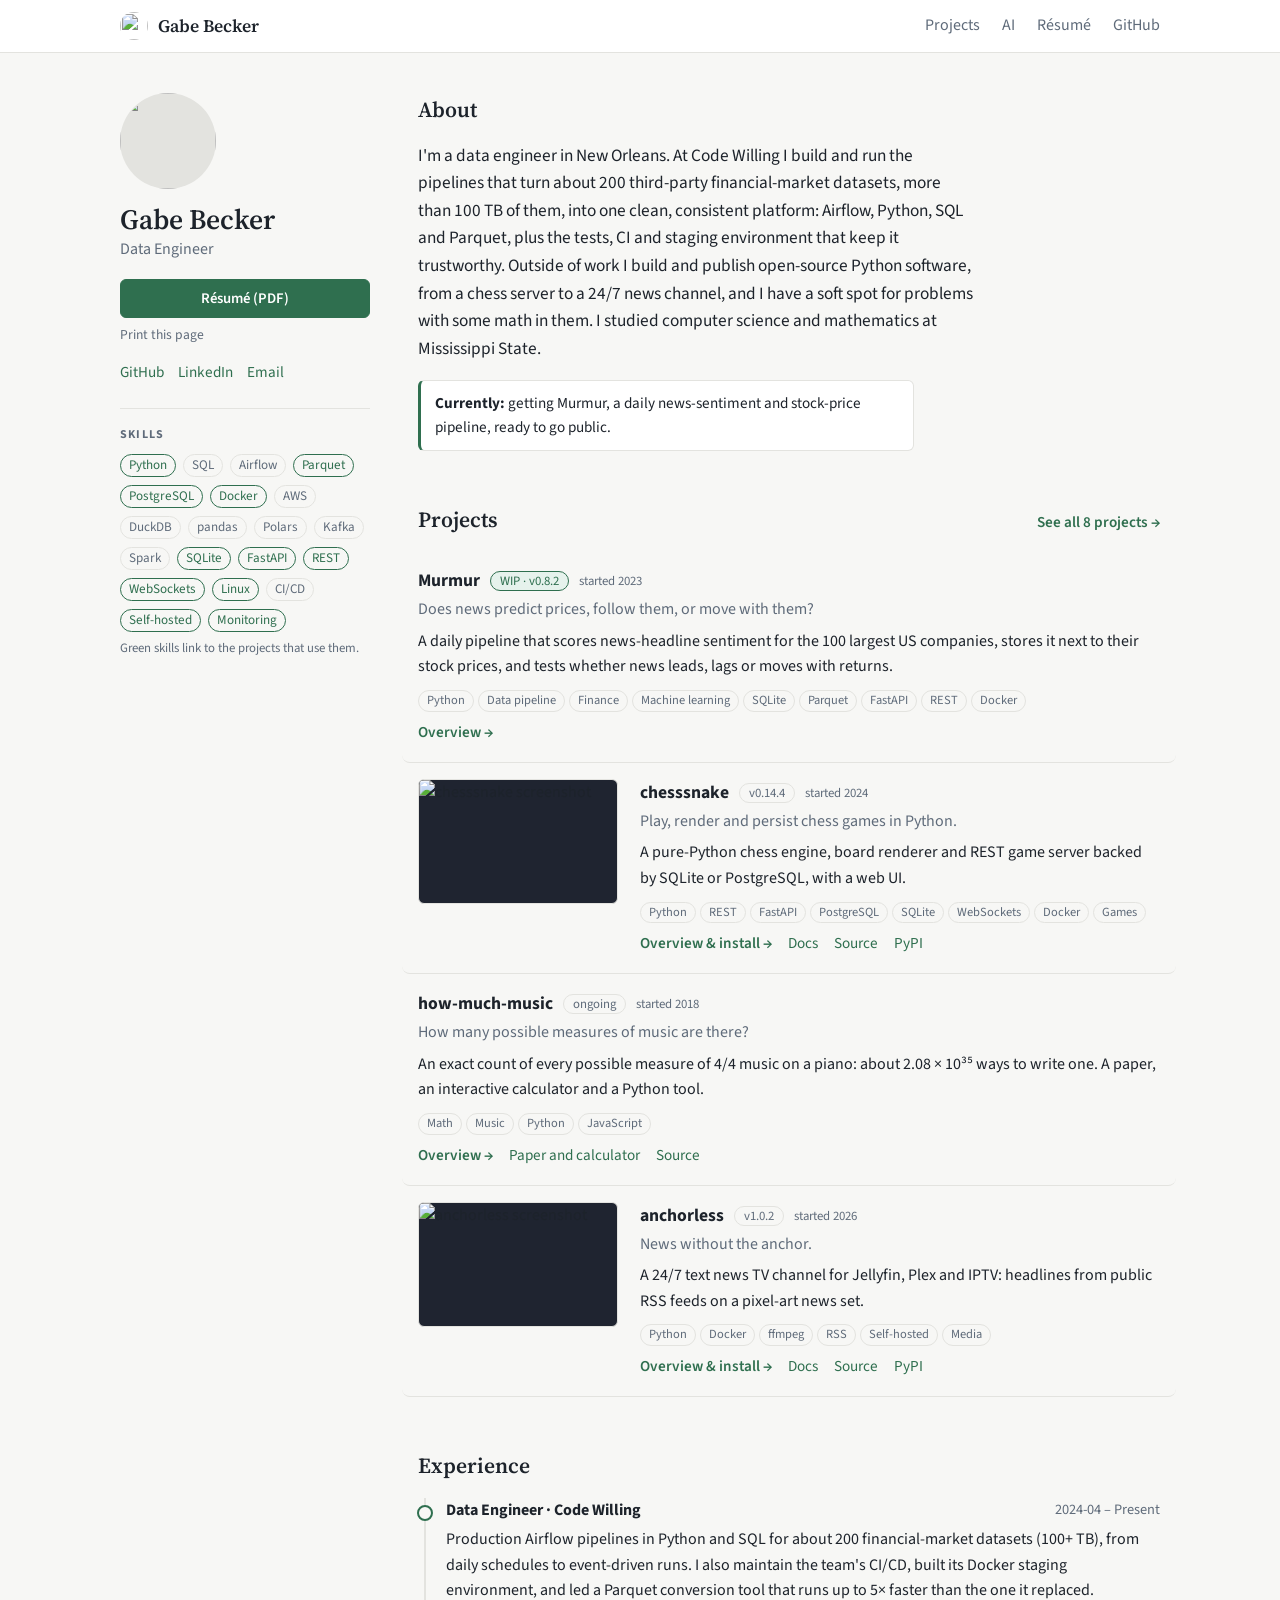
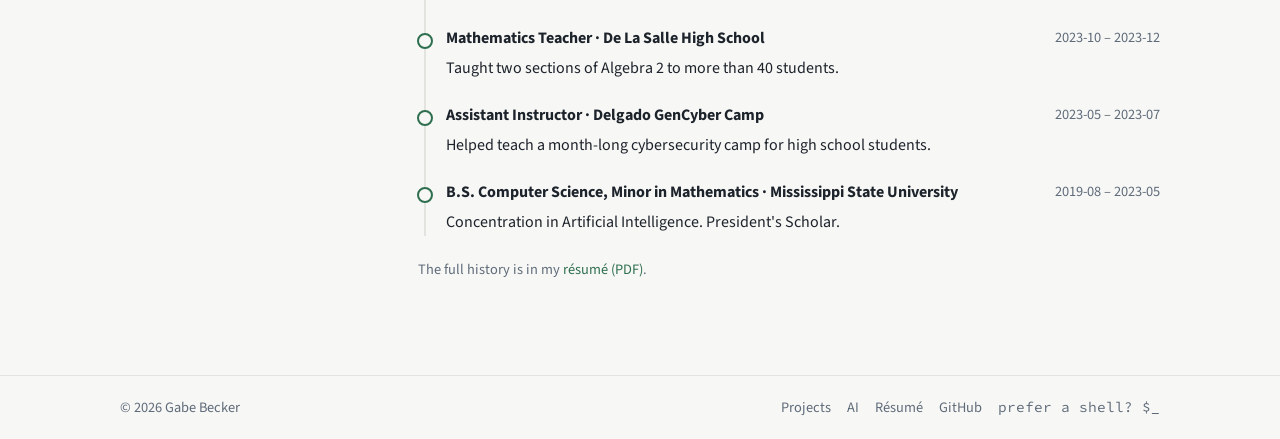
==== index.html @ 8153793d "Projects: add Murmur and how-much-music, longer overviews, docs links, start dates and sort by age" ====
<!doctype html>
<html lang="en">
<head>
<meta charset="utf-8">
<meta name="viewport" content="width=device-width, initial-scale=1">
<title>Gabe Becker · Data Engineer</title>
<meta name="description" content="Gabe Becker, data engineer. Open-source Python projects, experience and résumé.">
<link rel="canonical" href="https://gabebecker.com/">
<meta property="og:type" content="website">
<meta property="og:title" content="Gabe Becker · Data Engineer">
<meta property="og:description" content="Open-source Python projects, experience and résumé.">
<meta property="og:url" content="https://gabebecker.com/">
<meta property="og:image" content="https://avatars.githubusercontent.com/u/78775796?v=4">
<meta name="twitter:card" content="summary">
<link rel="icon" href="https://avatars.githubusercontent.com/u/78775796?v=4">
<link rel="stylesheet" href="/assets/site.css">
</head>
<body>
<header data-topbar="home"></header>

<main class="wrap home">
  <aside class="profile">
    <img class="avatar" src="https://avatars.githubusercontent.com/u/78775796?v=4" alt="">
    <h1>Gabe Becker</h1>
    <p class="role">Data Engineer</p>
    <a class="btn primary" href="/GabrielBecker_Resume.pdf">Résumé (PDF)</a>
    <button class="printlink" onclick="print()">Print this page</button>
    <div class="ext">
      <a href="https://github.com/GabeBecker2048">GitHub</a><a href="#">LinkedIn</a><a href="mailto:gabebecker2048@gmail.com">Email</a>
    </div>

    <div class="side-h">Skills</div>
    <div>
      <a class="skill" href="/projects/?tag=Python">Python</a>
      <span class="skill">SQL</span>
      <span class="skill">Airflow</span>
      <a class="skill" href="/projects/?tag=Parquet">Parquet</a>
      <a class="skill" href="/projects/?tag=PostgreSQL">PostgreSQL</a>
      <a class="skill" href="/projects/?tag=Docker">Docker</a>
      <span class="skill">AWS</span>
      <span class="skill">DuckDB</span>
      <span class="skill">pandas</span>
      <span class="skill">Polars</span>
      <span class="skill">Kafka</span>
      <span class="skill">Spark</span>
      <a class="skill" href="/projects/?tag=SQLite">SQLite</a>
      <a class="skill" href="/projects/?tag=FastAPI">FastAPI</a>
      <a class="skill" href="/projects/?tag=REST">REST</a>
      <a class="skill" href="/projects/?tag=WebSockets">WebSockets</a>
      <a class="skill" href="/projects/?tag=Linux">Linux</a>
      <span class="skill">CI/CD</span>
      <a class="skill" href="/projects/?tag=Self-hosted">Self-hosted</a>
      <a class="skill" href="/projects/?tag=Monitoring">Monitoring</a>
    </div>
    <div class="hint">Green skills link to the projects that use them.</div>
  </aside>

  <div>
    <section id="about">
      <h2 class="section-h">About</h2>
      <p class="lead">I'm a data engineer in New Orleans. At Code Willing I build and run the pipelines that turn about 200 third-party financial-market datasets, more than 100 TB of them, into one clean, consistent platform: Airflow, Python, SQL and Parquet, plus the tests, CI and staging environment that keep it trustworthy. Outside of work I build and publish open-source Python software, from a chess server to a 24/7 news channel, and I have a soft spot for problems with some math in them. I studied computer science and mathematics at Mississippi State.</p>
      <div class="now" id="now"><b>Currently:</b> getting Murmur, a daily news-sentiment and stock-price pipeline, ready to go public.</div>
    </section>

    <section id="projects">
      <h2 class="section-h">Projects <a href="/projects/" id="all-link">See all projects →</a></h2>
      <div id="featured"><noscript><p><a href="/projects/">See my projects</a></p></noscript></div>
    </section>

    <section id="experience">
      <h2 class="section-h">Experience</h2>
      <!-- Each entry: job-title, org, start, end (YYYY-MM or YYYY; end can be "Present") and an optional <p>.
           The terminal turns these into experience.csv, so keep the class names. -->
      <div class="xp">
        <div class="job">
          <div class="head"><b><span class="job-title">Data Engineer</span> · <span class="org">Code Willing</span></b><span class="when"><span class="start">2024-04</span> – <span class="end">Present</span></span></div>
          <p>Production Airflow pipelines in Python and SQL for about 200 financial-market datasets (100+ TB), from daily schedules to event-driven runs. I also maintain the team's CI/CD, built its Docker staging environment, and led a Parquet conversion tool that runs up to 5× faster than the one it replaced.</p>
        </div>
        <div class="job">
          <div class="head"><b><span class="job-title">Mathematics Teacher</span> · <span class="org">De La Salle High School</span></b><span class="when"><span class="start">2023-10</span> – <span class="end">2023-12</span></span></div>
          <p>Taught two sections of Algebra 2 to more than 40 students.</p>
        </div>
        <div class="job">
          <div class="head"><b><span class="job-title">Assistant Instructor</span> · <span class="org">Delgado GenCyber Camp</span></b><span class="when"><span class="start">2023-05</span> – <span class="end">2023-07</span></span></div>
          <p>Helped teach a month-long cybersecurity camp for high school students.</p>
        </div>
        <div class="job">
          <div class="head"><b><span class="job-title">B.S. Computer Science, Minor in Mathematics</span> · <span class="org">Mississippi State University</span></b><span class="when"><span class="start">2019-08</span> – <span class="end">2023-05</span></span></div>
          <p>Concentration in Artificial Intelligence. President's Scholar.</p>
        </div>
      </div>
      <p class="note">The full history is in my <a href="/GabrielBecker_Resume.pdf">résumé (PDF)</a>.</p>
    </section>
  </div>
</main>

<footer data-foot></footer>
<script src="/assets/layout.js"></script>
<script src="/assets/projects.js"></script>
<script>
const drawFeatured = () => (document.getElementById("featured").innerHTML = PROJECTS.slice(0, FEATURED_COUNT).map(p => projectRow(p, { compact: true })).join(""));
drawFeatured();
loadLive().then(changed => changed && drawFeatured()); // live versions from PyPI/GitHub
document.getElementById("all-link").textContent = `See all ${PROJECTS.length} projects →`;
enableRowClicks();
</script>
</body>
</html>
---- assets/site.css ----
/* Styles for every page except /terminal/, which has its own look. */
@import url("https://fonts.googleapis.com/css2?family=Source+Sans+3:wght@400;600;700&family=Source+Serif+4:opsz,wght@8..60,600&family=Source+Code+Pro:wght@400;500&display=swap");

:root {
  --container:1080px;
  --fg:#1d232b; --muted:#5f6b7a; --accent:#2f6f4f; --accent-soft:#e6f2ec;
  --bg:#f7f7f5; --panel:#fff; --line:#e3e3df; --code:#f0f1ee;
}
@media (prefers-color-scheme: dark) {
  :root { --fg:#e4e7eb; --muted:#9aa4b0; --accent:#6fcf97; --accent-soft:#1a2b23; --bg:#14171b; --panel:#1b1f24; --line:#2b3138; --code:#20252b; }
}
* { box-sizing:border-box; }
html { scroll-behavior:smooth; }
body { margin:0; background:var(--bg); color:var(--fg); font:16px/1.6 "Source Sans 3", system-ui, sans-serif; min-height:100vh; display:flex; flex-direction:column; }
a { color:var(--accent); text-decoration:none; } a:hover { text-decoration:underline; }
h1, h2 { font-family:"Source Serif 4", Georgia, serif; font-weight:600; }
code, pre { font-family:"Source Code Pro", ui-monospace, Menlo, monospace; font-size:.88rem; }
pre { background:var(--code); border:1px solid var(--line); border-radius:6px; padding:12px 14px; overflow-x:auto; margin:0 0 12px; }
.muted { color:var(--muted); }

/* one container width for everything */
.wrap { width:100%; max-width:var(--container); margin:0 auto; padding:0 20px; }
main.wrap { flex:1; padding-top:40px; padding-bottom:24px; }

/* buttons */
.btn { display:inline-block; text-align:center; font:inherit; font-size:.92rem; font-weight:600; border:1px solid var(--line); background:var(--panel); color:var(--fg); border-radius:6px; padding:7px 14px; cursor:pointer; }
.btn.primary { background:var(--accent); border-color:var(--accent); color:var(--panel); }
.btn:hover { text-decoration:none; border-color:var(--accent); }

/* navbar */
.topbar { border-bottom:1px solid var(--line); background:var(--panel); }
.topbar .in { max-width:var(--container); margin:0 auto; padding:12px 20px; display:flex; justify-content:space-between; align-items:center; gap:16px; }
.brand { display:flex; align-items:center; gap:10px; color:var(--fg); font:600 1.1rem "Source Serif 4", Georgia, serif; white-space:nowrap; }
.brand img { width:28px; height:28px; border-radius:50%; }
.brand:hover { text-decoration:none; }
.topbar nav { display:flex; gap:22px; white-space:nowrap; }
.topbar nav a { color:var(--muted); }
.topbar nav a.on { color:var(--fg); font-weight:600; }

/* footer */
.foot { border-top:1px solid var(--line); margin-top:56px; }
.foot .in { max-width:var(--container); margin:0 auto; padding:20px; display:flex; justify-content:space-between; gap:12px; flex-wrap:wrap; font-size:.9rem; color:var(--muted); }
.foot a { color:var(--muted); margin-left:16px; } .foot a:hover { color:var(--accent); }
.foot .shell { font-family:"Source Code Pro", monospace; }

/* page headings */
.page-h { margin:0 0 6px; font-size:2rem; }
.lede { color:var(--muted); font-size:1.08rem; margin:0 0 24px; max-width:68ch; }
.section-h { font-size:1.35rem; margin:0 0 14px; display:flex; justify-content:space-between; align-items:baseline; gap:12px; }
.section-h a { font:600 .95rem "Source Sans 3", sans-serif; }

/* search + tag filter (/projects/) */
.sticky { position:sticky; top:0; z-index:4; background:var(--bg); padding:10px 0 2px; }
.toolbar { display:flex; gap:8px; margin-bottom:8px; }
.toolbar input { flex:1; min-width:0; font:inherit; color:var(--fg); background:var(--panel); border:1px solid var(--line); border-radius:6px; padding:7px 12px; }
.toolbar input:focus, .tagpick summary:focus-visible { outline:2px solid var(--accent); outline-offset:-1px; }
.tagpick { position:relative; }
.tagpick summary { list-style:none; cursor:pointer; background:var(--panel); border:1px solid var(--line); border-radius:6px; padding:7px 14px; white-space:nowrap; font-weight:600; }
.tagpick summary::-webkit-details-marker { display:none; }
.tagpick summary::after { content:" ▾"; color:var(--muted); }
.tp-menu { position:absolute; right:0; top:calc(100% + 4px); z-index:5; background:var(--panel); border:1px solid var(--line); border-radius:8px; padding:6px; width:220px; max-height:320px; overflow:auto; box-shadow:0 8px 24px rgba(0,0,0,.15); }
.tp-menu label { display:flex; gap:8px; align-items:center; padding:3px 8px; border-radius:4px; cursor:pointer; }
.tp-menu label:hover { background:var(--accent-soft); }
.tp-menu input { accent-color:var(--accent); }
.tp-c { margin-left:auto; color:var(--muted); font-size:.8rem; }
.sortpick { display:flex; align-items:center; gap:8px; color:var(--muted); font-size:.92rem; white-space:nowrap; }
.sortpick select { font:inherit; font-weight:600; color:var(--fg); background:var(--panel); border:1px solid var(--line); border-radius:6px; padding:7px 10px; cursor:pointer; }
.sortpick select:focus-visible { outline:2px solid var(--accent); outline-offset:-1px; }
.status { display:flex; flex-wrap:wrap; gap:6px; align-items:center; font-size:.88rem; color:var(--muted); margin:0 0 6px; min-height:24px; }
.active { display:flex; flex-wrap:wrap; gap:6px; }
.chip { font:inherit; font-size:.8rem; border:0; background:var(--accent); color:var(--panel); border-radius:99px; padding:0 10px; cursor:pointer; }
.chip.clear { background:none; color:var(--muted); text-decoration:underline; }
.empty { color:var(--muted); padding:24px 0; }

/* tags + version pill */
.ptags { display:flex; flex-wrap:wrap; gap:4px; margin-bottom:8px; }
.ptag { font:inherit; font-size:.78rem; color:var(--muted); border:1px solid var(--line); background:none; border-radius:99px; padding:0 8px; cursor:pointer; white-space:nowrap; }
.ptag:hover, .ptag.on { color:var(--accent); border-color:var(--accent); text-decoration:none; }
.ptag.on { background:var(--accent-soft); }
.ver { font:400 .8rem "Source Sans 3", sans-serif; color:var(--muted); border:1px solid var(--line); border-radius:99px; padding:0 9px; white-space:nowrap; }
.ver.wip { color:var(--accent); border-color:var(--accent); background:var(--accent-soft); }
.since { font:400 .8rem "Source Sans 3", sans-serif; color:var(--muted); white-space:nowrap; }
.overview { max-width:68ch; } .overview p { margin:0 0 14px; }

/* the one project row (home = compact, /projects/ = full) */
.prow { display:grid; grid-template-columns:300px 1fr; gap:28px; padding:22px 16px; margin:0 -16px; border-bottom:1px solid var(--line); border-radius:8px; cursor:pointer; transition:background .12s; }
.prow:hover { background:var(--panel); }
.prow:hover h3 a { color:var(--accent); }
.prow img { width:100%; aspect-ratio:16/10; object-fit:cover; object-position:top; border-radius:6px; border:1px solid var(--line); display:block; background:#1f2430; }
.prow.noimg { grid-template-columns:1fr; }
.prow.compact { grid-template-columns:200px 1fr; gap:22px; padding-top:16px; padding-bottom:16px; }
.prow.compact.noimg { grid-template-columns:1fr; }
.prow h3 { margin:0; font-size:1.2rem; display:flex; gap:10px; align-items:center; flex-wrap:wrap; }
.prow.compact h3 { font-size:1.1rem; }
.prow h3 a { color:var(--fg); }
.tagline { color:var(--muted); margin:2px 0 6px; }
.prow p { margin:0 0 10px; }
.install { display:flex; align-items:center; background:var(--code); border:1px solid var(--line); border-radius:6px; margin-bottom:10px; cursor:auto; }
.install code { flex:1; padding:7px 12px; overflow-x:auto; white-space:nowrap; cursor:text; }
.install button { font:inherit; font-size:.8rem; color:var(--muted); background:none; border:0; border-left:1px solid var(--line); padding:7px 12px; cursor:pointer; }
.install button:hover { color:var(--accent); }
.prow .links a { margin-right:16px; font-size:.95rem; }
.prow .links a.main { font-weight:600; }

/* ---------- home ---------- */
.home { display:grid; grid-template-columns:250px 1fr; gap:48px; align-items:start; }
.profile { position:sticky; top:24px; }
.avatar { width:96px; height:96px; border-radius:50%; background:var(--line); display:block; }
.profile h1 { font-size:1.75rem; line-height:1.15; margin:14px 0 2px; }
.role { color:var(--muted); margin:0 0 16px; }
.profile .btn { width:100%; }
.printlink { display:block; font:inherit; font-size:.85rem; color:var(--muted); background:none; border:0; padding:0; margin:6px 0 14px; cursor:pointer; text-align:left; }
.printlink:hover { color:var(--accent); text-decoration:underline; }
.ext a { display:inline-block; margin-right:14px; font-size:.95rem; }
.side-h { font-size:.75rem; font-weight:700; letter-spacing:.1em; text-transform:uppercase; color:var(--muted); margin:22px 0 8px; padding-top:16px; border-top:1px solid var(--line); }
.skill { display:inline-block; font-size:.82rem; padding:0 8px; margin:0 4px 6px 0; border-radius:99px; border:1px solid var(--line); color:var(--muted); }
a.skill { color:var(--accent); border-color:var(--accent); }
a.skill:hover { background:var(--accent-soft); text-decoration:none; }
.hint { font-size:.8rem; color:var(--muted); }
.home section + section { margin-top:52px; }
.lead { font-size:1.08rem; max-width:62ch; margin-top:0; }
.now { background:var(--panel); border:1px solid var(--line); border-left:3px solid var(--accent); border-radius:6px; padding:10px 14px; font-size:.95rem; max-width:62ch; }
.xp { border-left:2px solid var(--line); padding-left:20px; margin-left:6px; }
.job { position:relative; margin-bottom:22px; }
.job::before { content:""; position:absolute; left:-29px; top:7px; width:12px; height:12px; border-radius:50%; background:var(--bg); border:2px solid var(--accent); }
.job .head { display:flex; justify-content:space-between; gap:12px; flex-wrap:wrap; }
.job .when { color:var(--muted); font-size:.9rem; }
.job p { margin:4px 0 0; }
.note { font-size:.9rem; color:var(--muted); }

/* ---------- project page ---------- */
.project > * { max-width:820px; }
.crumbs { font-size:.9rem; color:var(--muted); margin:0 0 8px; }
.project h1 { display:flex; gap:12px; align-items:center; flex-wrap:wrap; margin:0 0 6px; font-size:2rem; }
.project h2 { margin:40px 0 12px; font-size:1.3rem; padding-bottom:6px; border-bottom:1px solid var(--line); }
.linkbar { display:flex; flex-wrap:wrap; gap:6px 18px; margin:6px 0 4px; font-size:.95rem; }
.linkbar .private { color:var(--muted); }
.facts { display:grid; grid-template-columns:repeat(auto-fit, minmax(140px, 1fr)); gap:1px; background:var(--line); border:1px solid var(--line); border-radius:6px; overflow:hidden; margin:20px 0; }
.facts div { background:var(--panel); padding:10px 14px; }
.facts b { display:block; font-size:.75rem; text-transform:uppercase; letter-spacing:.05em; color:var(--muted); font-weight:700; }
.shot { width:100%; border-radius:6px; border:1px solid var(--line); margin-bottom:8px; }
.ailine { margin-top:28px; font-size:.95rem; color:var(--muted); }

/* ---------- prose (AI page) ---------- */
.prose { max-width:68ch; font-size:1.06rem; }
.prose h2 { font-size:1.3rem; margin:36px 0 10px; }
.prose p, .prose ul, .prose ol { margin:0 0 16px; }
.prose li { margin-bottom:6px; }
.prose blockquote { margin:0 0 16px; padding:4px 16px; border-left:3px solid var(--accent); color:var(--muted); }
.updated { color:var(--muted); font-size:.9rem; margin:0 0 28px; }

/* ---------- small screens ---------- */
@media (max-width:860px) {
  .home { grid-template-columns:1fr; gap:28px; }
  .profile { position:static; }
  .prow, .prow.compact { grid-template-columns:1fr; gap:12px; }
  main.wrap { padding-top:28px; }
}
@media (max-width:640px) {
  .toolbar { flex-wrap:wrap; }
  .toolbar input { flex-basis:100%; }
  .sortpick { margin-left:auto; }
  .sortpick span { display:none; }
}
@media (max-width:520px) {
  .topbar .bn { display:none; }
  .topbar nav { gap:16px; }
}

/* ---------- print (home page "Print this page") ---------- */
@media print {
  :root { --fg:#000; --muted:#444; --accent:#1b4d35; --panel:#fff; --bg:#fff; --line:#ccc; }
  body { font-size:10.5pt; display:block; }
  .topbar, .foot, .printlink, .hint, .avatar, .prow img, .ptags, .prow .links, .section-h a, .profile .btn { display:none !important; }
  main.wrap { padding:0; max-width:none; }
  .home { display:block; }
  .profile { position:static; margin-bottom:12px; }
  .side-h { border-top:0; padding-top:0; margin-top:10px; }
  .ext::after { content:" · gabebecker.com"; color:var(--muted); }
  .home section + section { margin-top:20px; }
  .prow { display:block; margin:0; padding:6px 0; border-radius:0; break-inside:avoid; }
  .job { break-inside:avoid; }
}
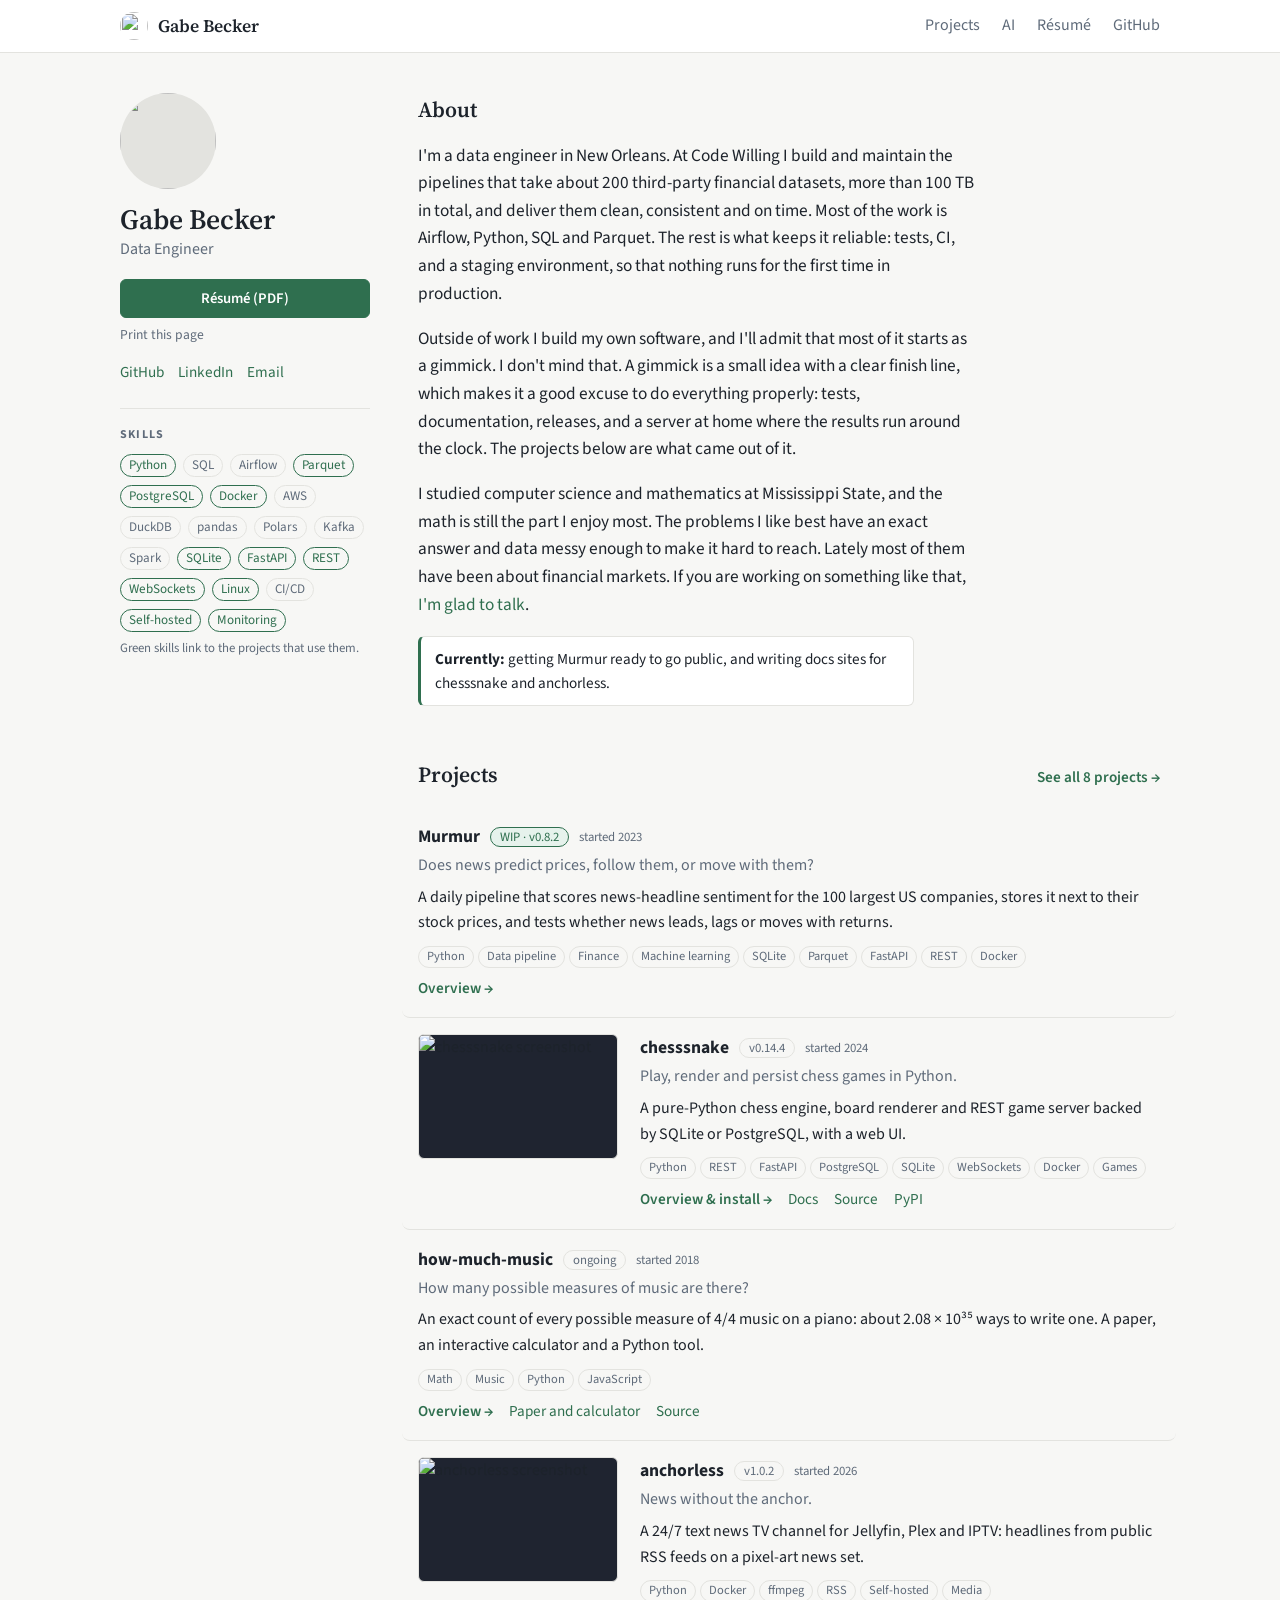
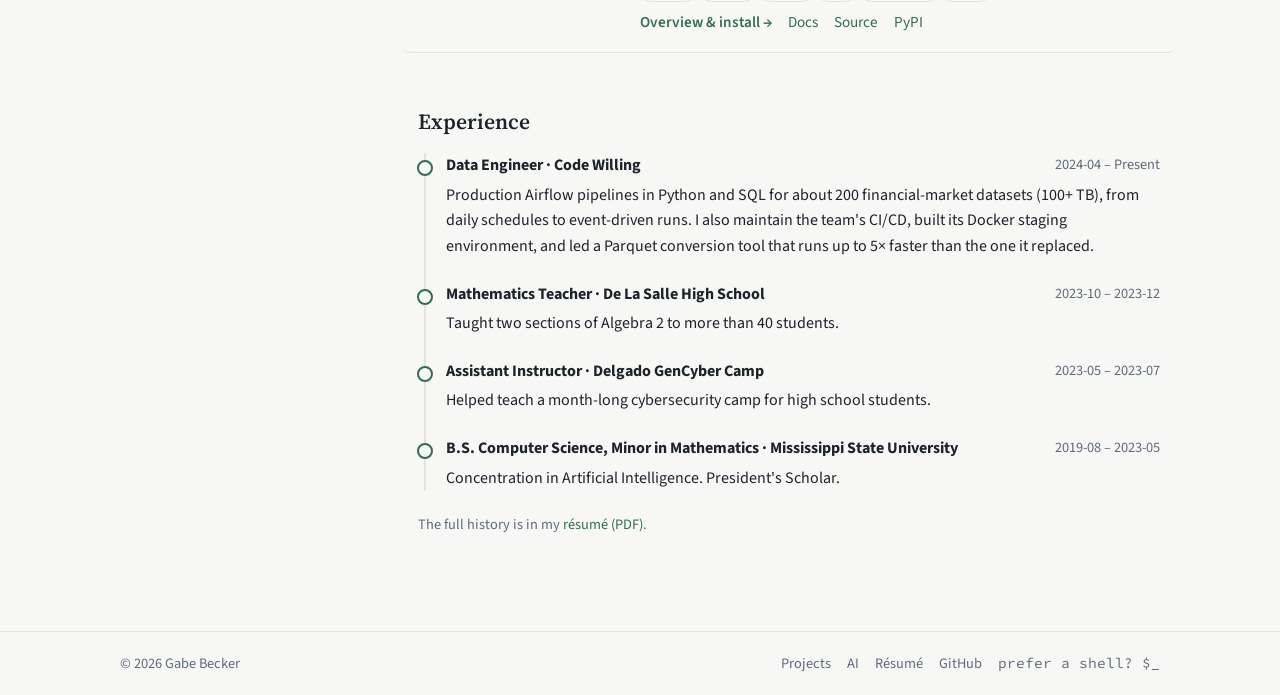
==== commit 412fb4b7: "Rewrite About; add LinkedIn link; terminal shows all About paragraphs; remove TODO.md" ====
--- a/index.html
+++ b/index.html
@@ -26,7 +26,7 @@
     <a class="btn primary" href="/GabrielBecker_Resume.pdf">Résumé (PDF)</a>
     <button class="printlink" onclick="print()">Print this page</button>
     <div class="ext">
-      <a href="https://github.com/GabeBecker2048">GitHub</a><a href="#">LinkedIn</a><a href="mailto:gabebecker2048@gmail.com">Email</a>
+      <a href="https://github.com/GabeBecker2048">GitHub</a><a href="https://www.linkedin.com/in/gabriel-becker-a98084124">LinkedIn</a><a href="mailto:gabebecker2048@gmail.com">Email</a>
     </div>
 
     <div class="side-h">Skills</div>
@@ -58,8 +58,11 @@
   <div>
     <section id="about">
       <h2 class="section-h">About</h2>
-      <p class="lead">I'm a data engineer in New Orleans. At Code Willing I build and run the pipelines that turn about 200 third-party financial-market datasets, more than 100 TB of them, into one clean, consistent platform: Airflow, Python, SQL and Parquet, plus the tests, CI and staging environment that keep it trustworthy. Outside of work I build and publish open-source Python software, from a chess server to a 24/7 news channel, and I have a soft spot for problems with some math in them. I studied computer science and mathematics at Mississippi State.</p>
-      <div class="now" id="now"><b>Currently:</b> getting Murmur, a daily news-sentiment and stock-price pipeline, ready to go public.</div>
+      <!-- The terminal shows every <p class="lead"> in this section, as plain text. -->
+      <p class="lead">I'm a data engineer in New Orleans. At Code Willing I build and maintain the pipelines that take about 200 third-party financial datasets, more than 100 TB in total, and deliver them clean, consistent and on time. Most of the work is Airflow, Python, SQL and Parquet. The rest is what keeps it reliable: tests, CI, and a staging environment, so that nothing runs for the first time in production.</p>
+      <p class="lead">Outside of work I build my own software, and I'll admit that most of it starts as a gimmick. I don't mind that. A gimmick is a small idea with a clear finish line, which makes it a good excuse to do everything properly: tests, documentation, releases, and a server at home where the results run around the clock. The projects below are what came out of it.</p>
+      <p class="lead">I studied computer science and mathematics at Mississippi State, and the math is still the part I enjoy most. The problems I like best have an exact answer and data messy enough to make it hard to reach. Lately most of them have been about financial markets. If you are working on something like that, <a href="mailto:gabebecker2048@gmail.com">I'm glad to talk</a>.</p>
+      <div class="now" id="now"><b>Currently:</b> getting Murmur ready to go public, and writing docs sites for chesssnake and anchorless.</div>
     </section>
 
     <section id="projects">
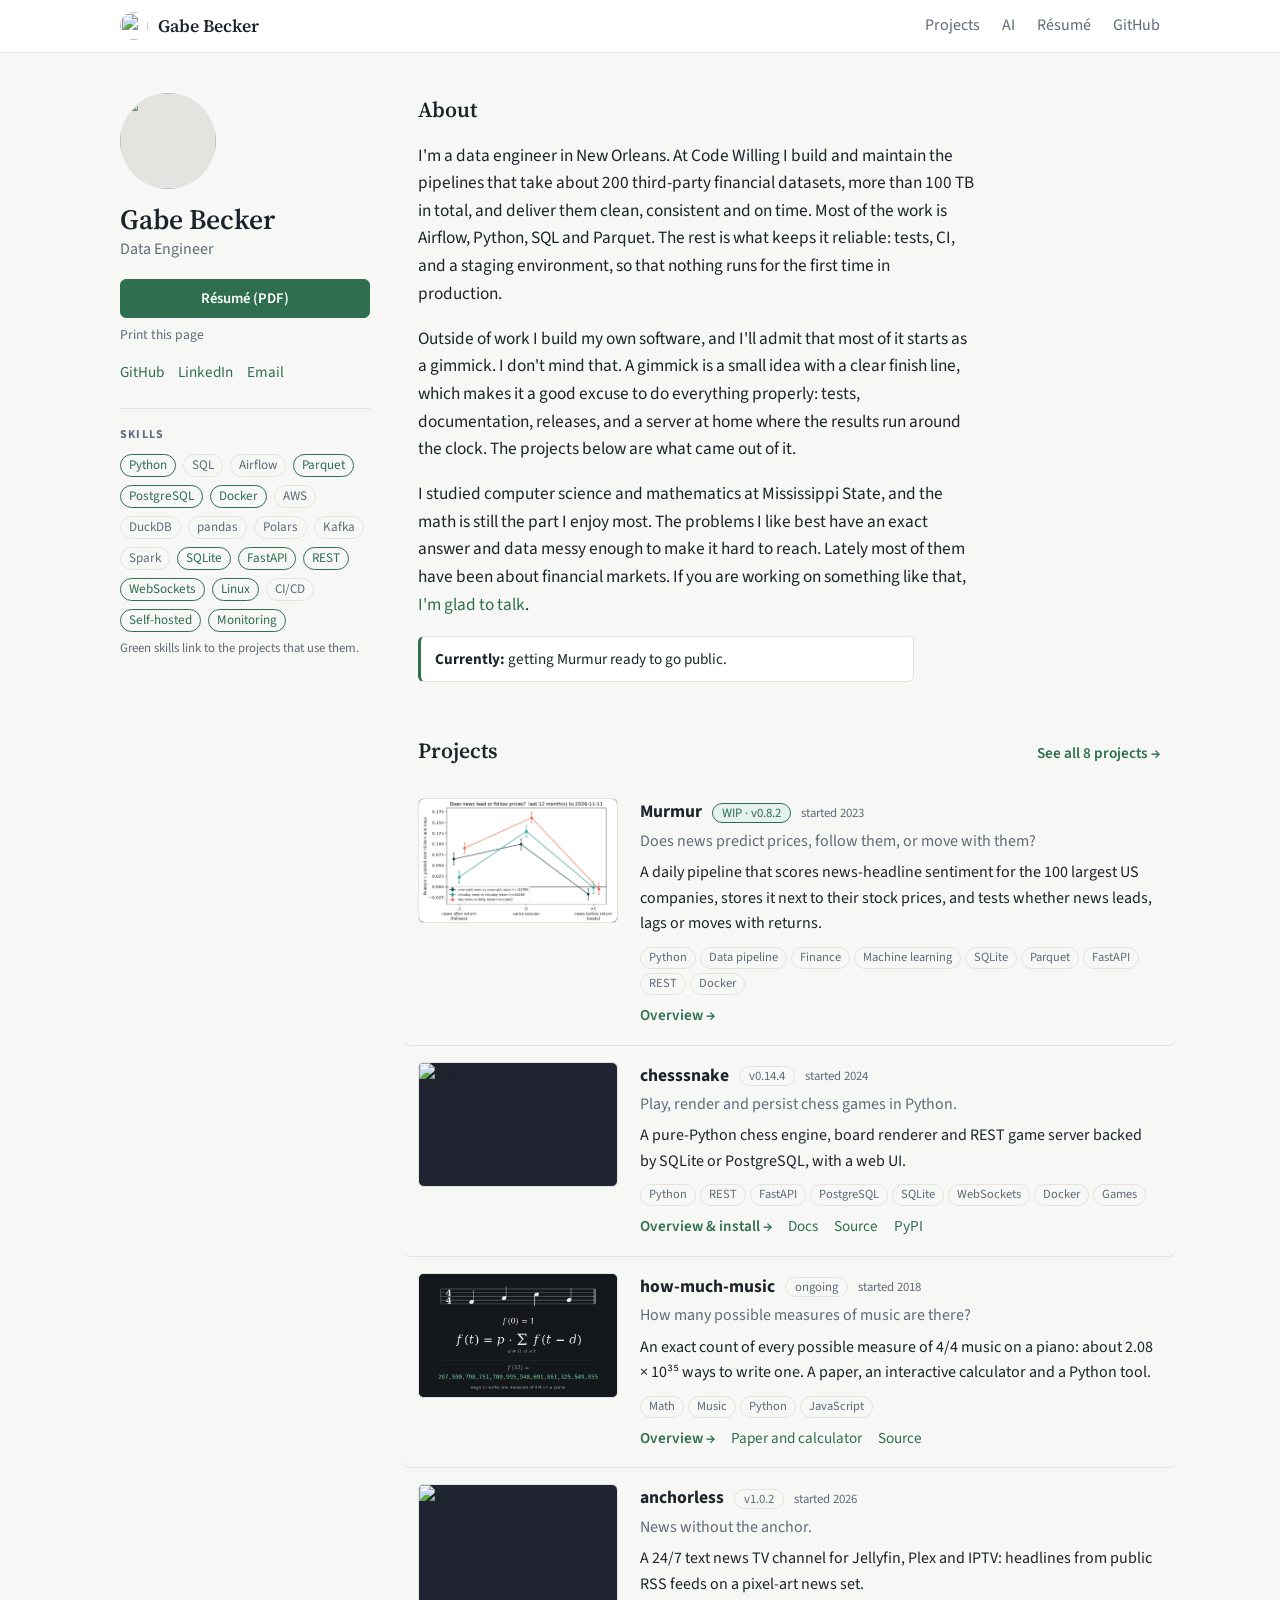
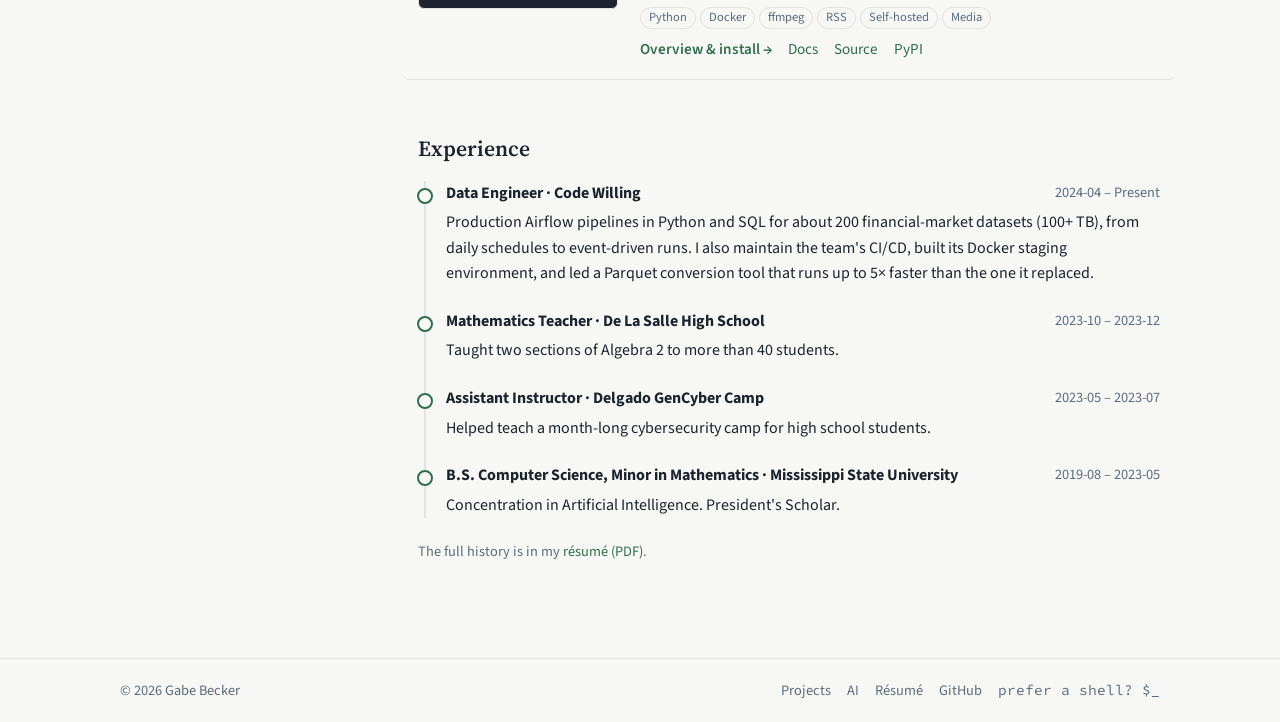
==== commit ae5b2ff0: "Currently: drop the docs sites line, they are live" ====
--- a/index.html
+++ b/index.html
@@ -62,7 +62,7 @@
       <p class="lead">I'm a data engineer in New Orleans. At Code Willing I build and maintain the pipelines that take about 200 third-party financial datasets, more than 100 TB in total, and deliver them clean, consistent and on time. Most of the work is Airflow, Python, SQL and Parquet. The rest is what keeps it reliable: tests, CI, and a staging environment, so that nothing runs for the first time in production.</p>
       <p class="lead">Outside of work I build my own software, and I'll admit that most of it starts as a gimmick. I don't mind that. A gimmick is a small idea with a clear finish line, which makes it a good excuse to do everything properly: tests, documentation, releases, and a server at home where the results run around the clock. The projects below are what came out of it.</p>
       <p class="lead">I studied computer science and mathematics at Mississippi State, and the math is still the part I enjoy most. The problems I like best have an exact answer and data messy enough to make it hard to reach. Lately most of them have been about financial markets. If you are working on something like that, <a href="mailto:gabebecker2048@gmail.com">I'm glad to talk</a>.</p>
-      <div class="now" id="now"><b>Currently:</b> getting Murmur ready to go public, and writing docs sites for chesssnake and anchorless.</div>
+      <div class="now" id="now"><b>Currently:</b> getting Murmur ready to go public.</div>
     </section>
 
     <section id="projects">
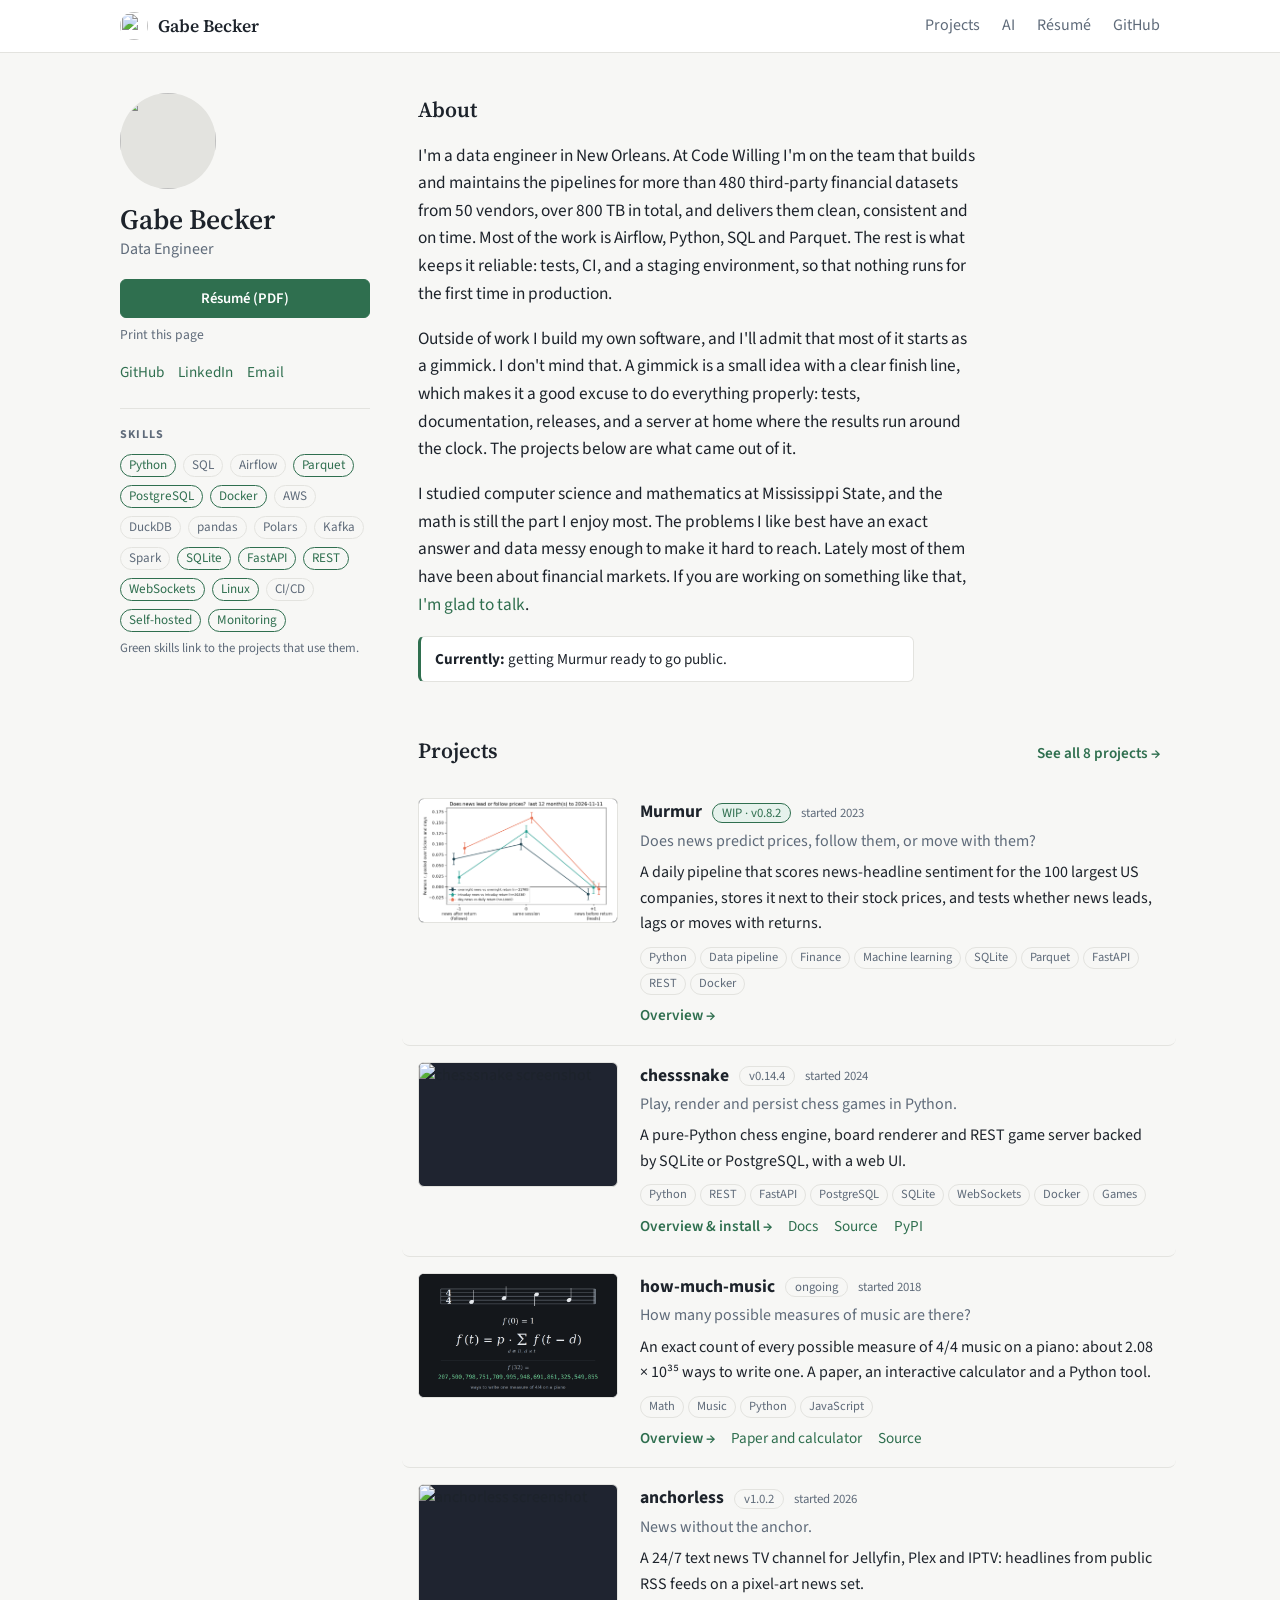
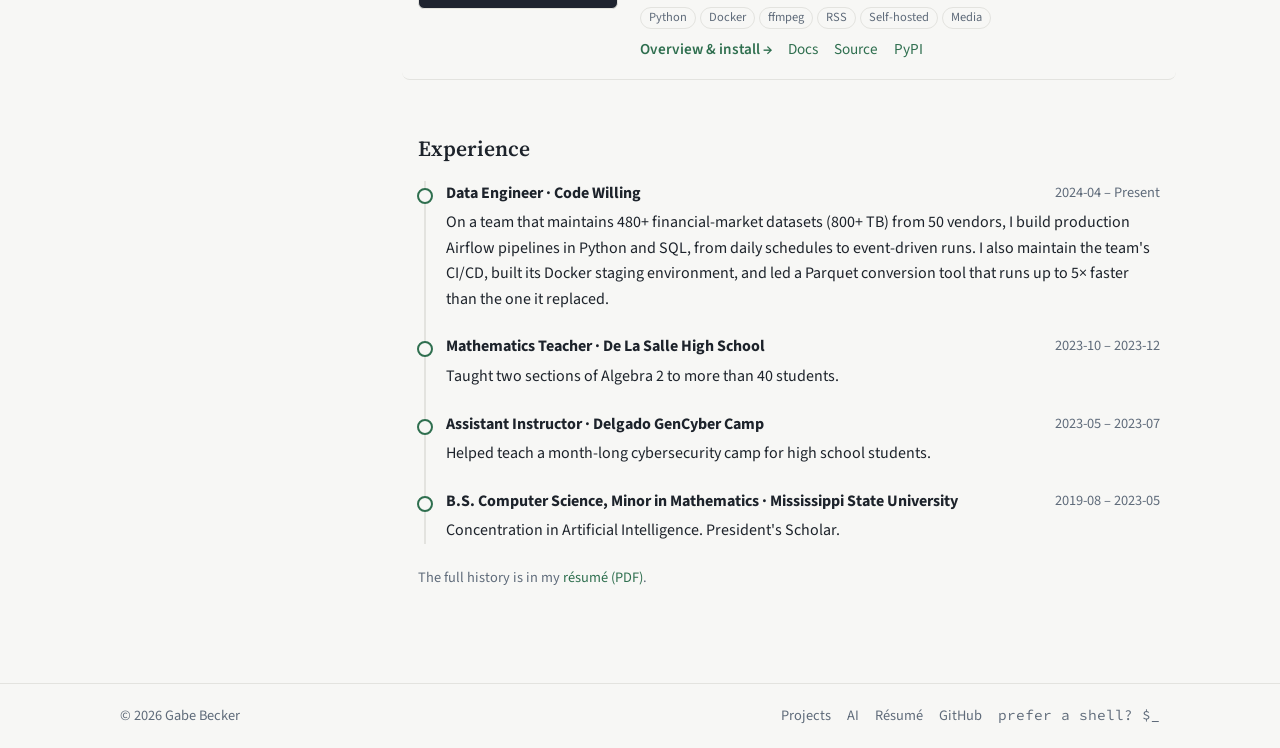
==== commit e97ab0a5: "New resume and corrections" ====
--- a/index.html
+++ b/index.html
@@ -26,7 +26,7 @@
     <a class="btn primary" href="/GabrielBecker_Resume.pdf">Résumé (PDF)</a>
     <button class="printlink" onclick="print()">Print this page</button>
     <div class="ext">
-      <a href="https://github.com/GabeBecker2048">GitHub</a><a href="https://www.linkedin.com/in/gabriel-becker-a98084124">LinkedIn</a><a href="mailto:gabebecker2048@gmail.com">Email</a>
+      <a href="https://github.com/GabeBecker2048">GitHub</a><a href="https://www.linkedin.com/in/gabe-becker/">LinkedIn</a><a href="mailto:gabebecker2048@gmail.com">Email</a>
     </div>
 
     <div class="side-h">Skills</div>
@@ -59,7 +59,7 @@
     <section id="about">
       <h2 class="section-h">About</h2>
       <!-- The terminal shows every <p class="lead"> in this section, as plain text. -->
-      <p class="lead">I'm a data engineer in New Orleans. At Code Willing I build and maintain the pipelines that take about 200 third-party financial datasets, more than 100 TB in total, and deliver them clean, consistent and on time. Most of the work is Airflow, Python, SQL and Parquet. The rest is what keeps it reliable: tests, CI, and a staging environment, so that nothing runs for the first time in production.</p>
+      <p class="lead">I'm a data engineer in New Orleans. At Code Willing I'm on the team that builds and maintains the pipelines for more than 480 third-party financial datasets from 50 vendors, over 800 TB in total, and delivers them clean, consistent and on time. Most of the work is Airflow, Python, SQL and Parquet. The rest is what keeps it reliable: tests, CI, and a staging environment, so that nothing runs for the first time in production.</p>
       <p class="lead">Outside of work I build my own software, and I'll admit that most of it starts as a gimmick. I don't mind that. A gimmick is a small idea with a clear finish line, which makes it a good excuse to do everything properly: tests, documentation, releases, and a server at home where the results run around the clock. The projects below are what came out of it.</p>
       <p class="lead">I studied computer science and mathematics at Mississippi State, and the math is still the part I enjoy most. The problems I like best have an exact answer and data messy enough to make it hard to reach. Lately most of them have been about financial markets. If you are working on something like that, <a href="mailto:gabebecker2048@gmail.com">I'm glad to talk</a>.</p>
       <div class="now" id="now"><b>Currently:</b> getting Murmur ready to go public.</div>
@@ -77,7 +77,7 @@
       <div class="xp">
         <div class="job">
           <div class="head"><b><span class="job-title">Data Engineer</span> · <span class="org">Code Willing</span></b><span class="when"><span class="start">2024-04</span> – <span class="end">Present</span></span></div>
-          <p>Production Airflow pipelines in Python and SQL for about 200 financial-market datasets (100+ TB), from daily schedules to event-driven runs. I also maintain the team's CI/CD, built its Docker staging environment, and led a Parquet conversion tool that runs up to 5× faster than the one it replaced.</p>
+          <p>On a team that maintains 480+ financial-market datasets (800+ TB) from 50 vendors, I build production Airflow pipelines in Python and SQL, from daily schedules to event-driven runs. I also maintain the team's CI/CD, built its Docker staging environment, and led a Parquet conversion tool that runs up to 5× faster than the one it replaced.</p>
         </div>
         <div class="job">
           <div class="head"><b><span class="job-title">Mathematics Teacher</span> · <span class="org">De La Salle High School</span></b><span class="when"><span class="start">2023-10</span> – <span class="end">2023-12</span></span></div>
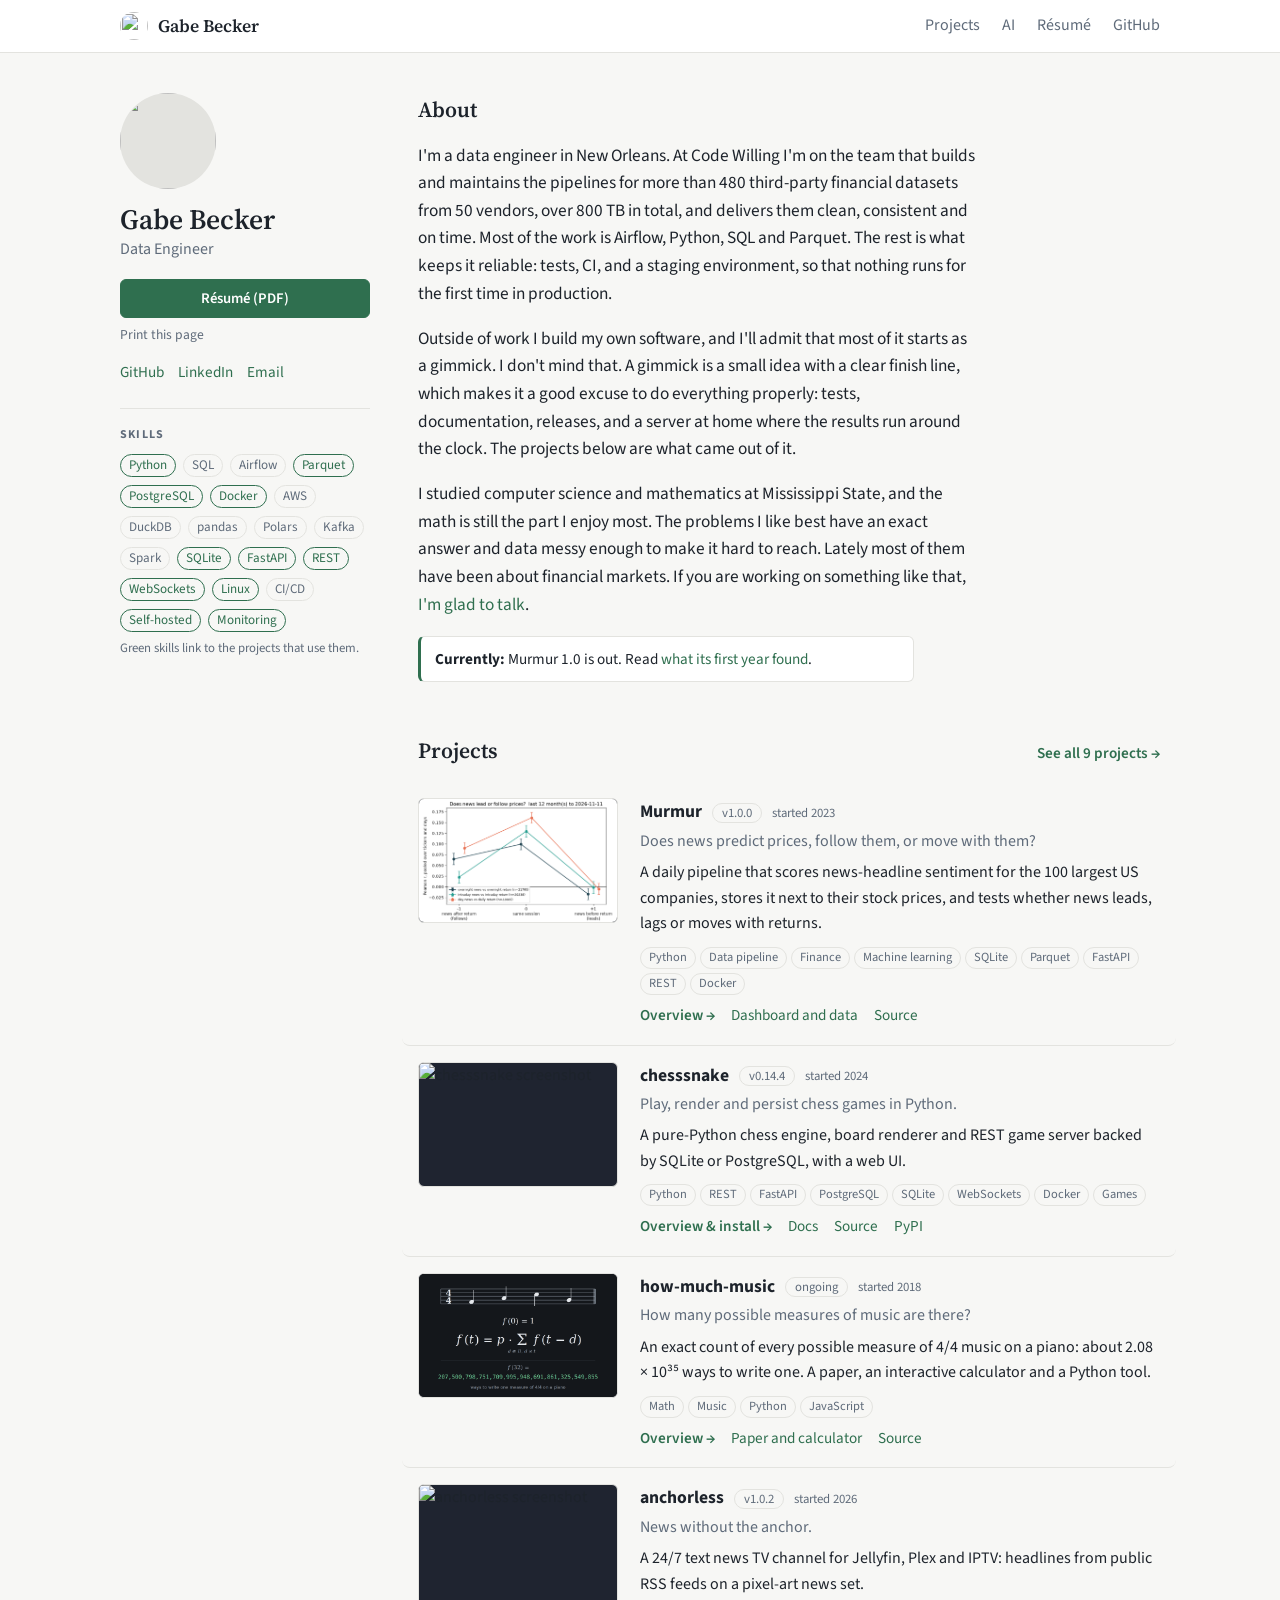
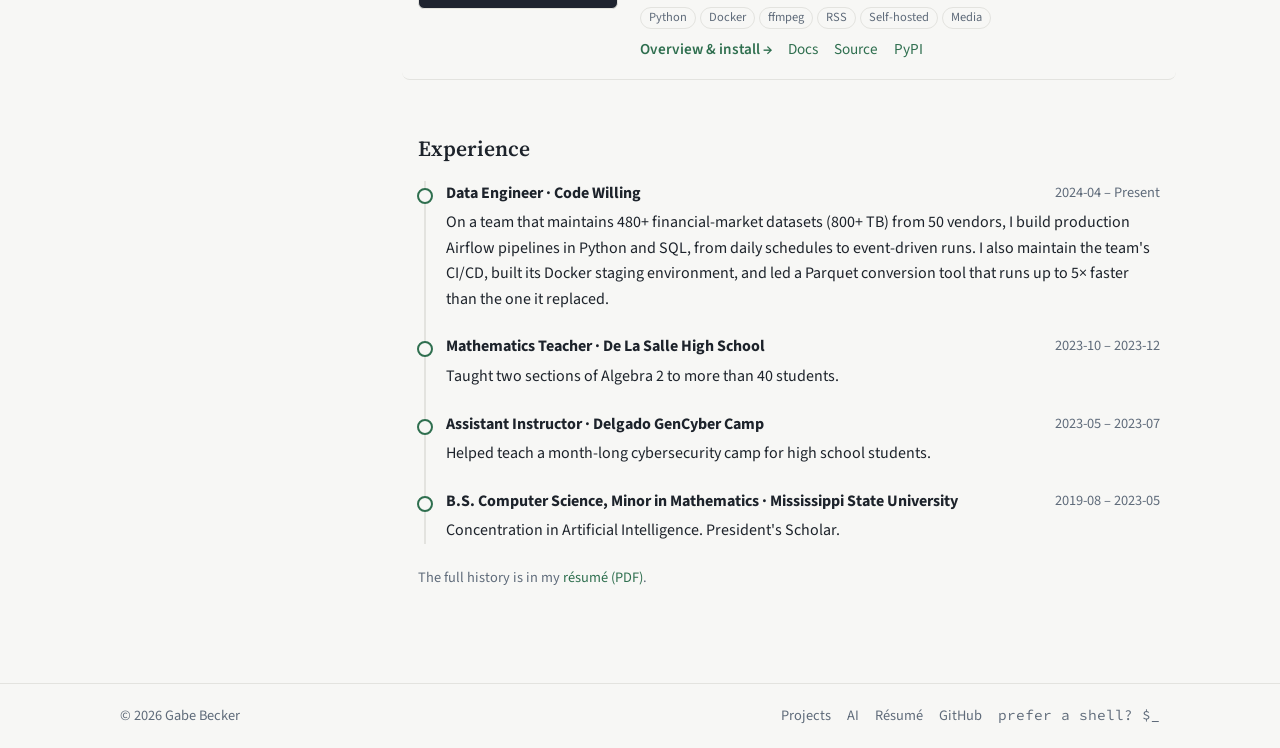
==== commit d629054a: "Release Murmur 1.0.0 and add obj2pbt Murmur is public and released: mark it v1.0.0 and maintained, l" ====
--- a/index.html
+++ b/index.html
@@ -62,7 +62,7 @@
       <p class="lead">I'm a data engineer in New Orleans. At Code Willing I'm on the team that builds and maintains the pipelines for more than 480 third-party financial datasets from 50 vendors, over 800 TB in total, and delivers them clean, consistent and on time. Most of the work is Airflow, Python, SQL and Parquet. The rest is what keeps it reliable: tests, CI, and a staging environment, so that nothing runs for the first time in production.</p>
       <p class="lead">Outside of work I build my own software, and I'll admit that most of it starts as a gimmick. I don't mind that. A gimmick is a small idea with a clear finish line, which makes it a good excuse to do everything properly: tests, documentation, releases, and a server at home where the results run around the clock. The projects below are what came out of it.</p>
       <p class="lead">I studied computer science and mathematics at Mississippi State, and the math is still the part I enjoy most. The problems I like best have an exact answer and data messy enough to make it hard to reach. Lately most of them have been about financial markets. If you are working on something like that, <a href="mailto:gabebecker2048@gmail.com">I'm glad to talk</a>.</p>
-      <div class="now" id="now"><b>Currently:</b> getting Murmur ready to go public.</div>
+      <div class="now" id="now"><b>Currently:</b> Murmur 1.0 is out. Read <a href="https://murmur.gabebecker.com/findings">what its first year found</a>.</div>
     </section>
 
     <section id="projects">
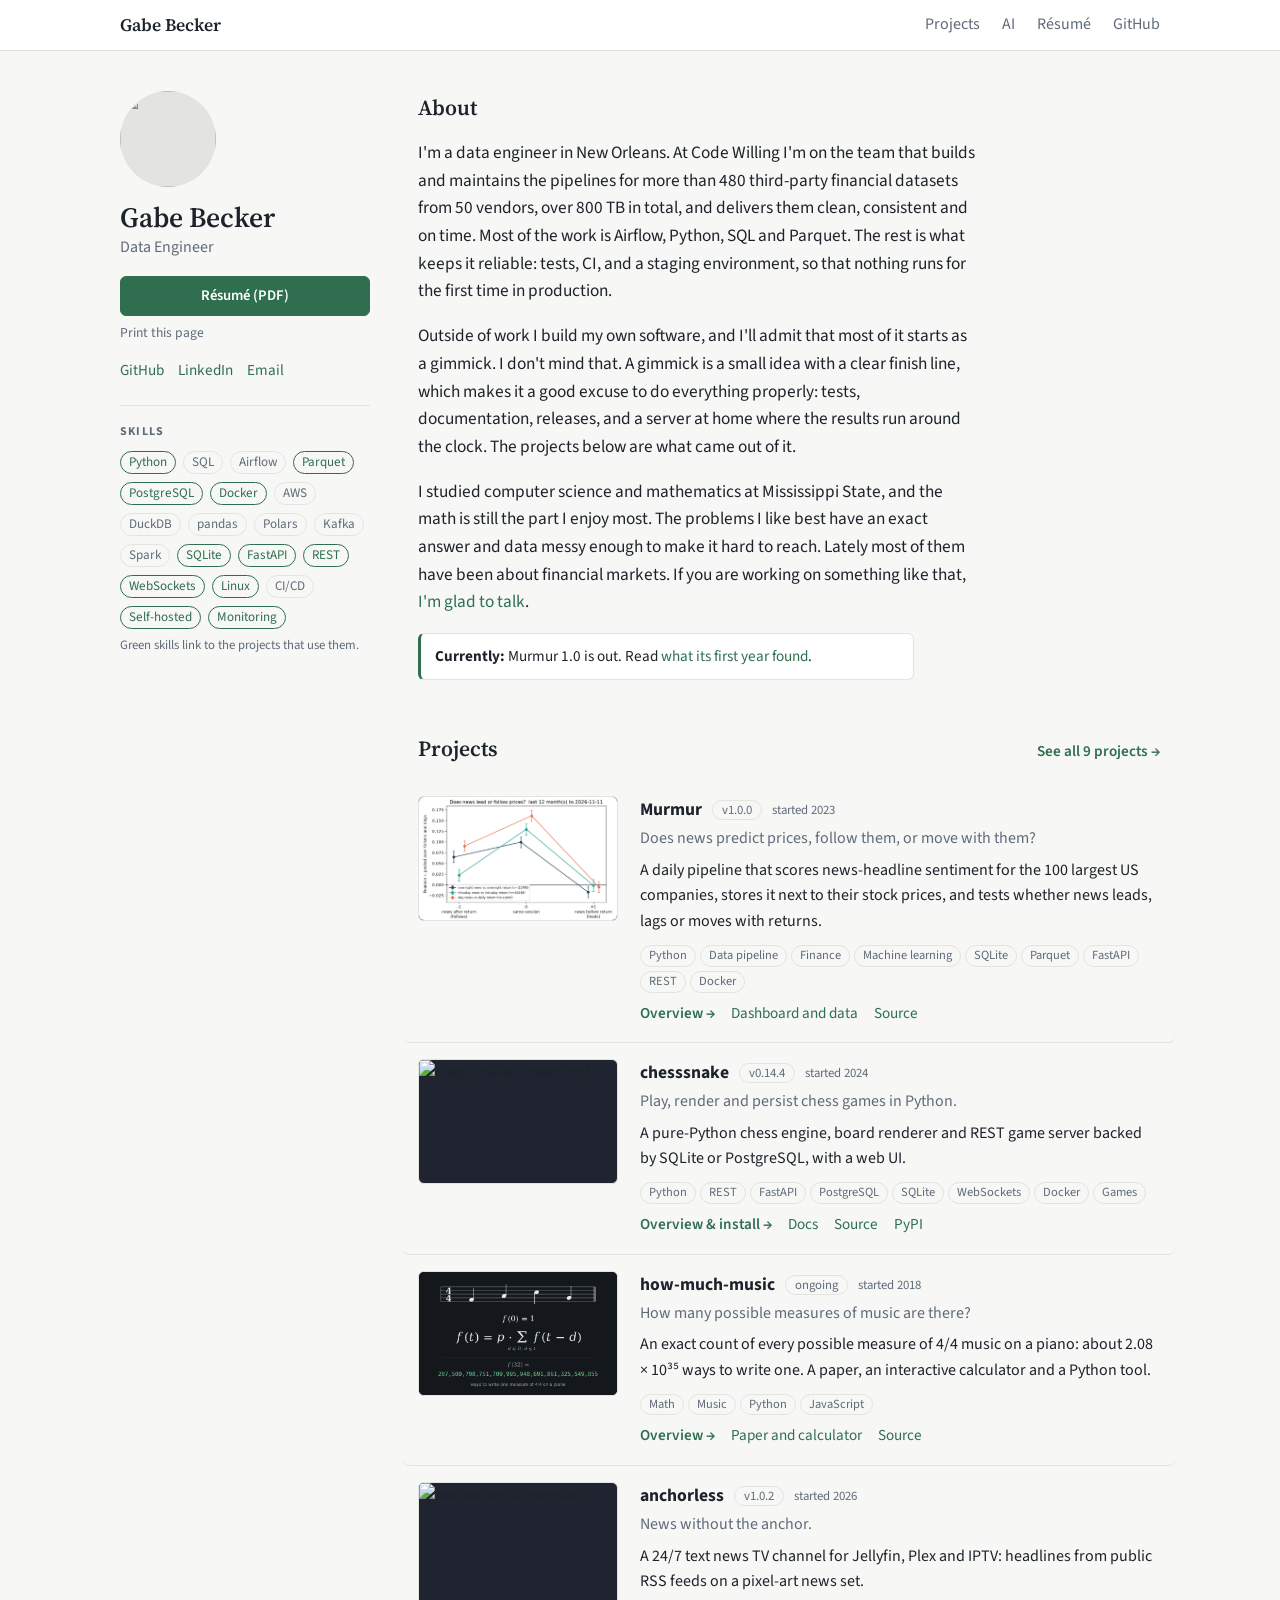
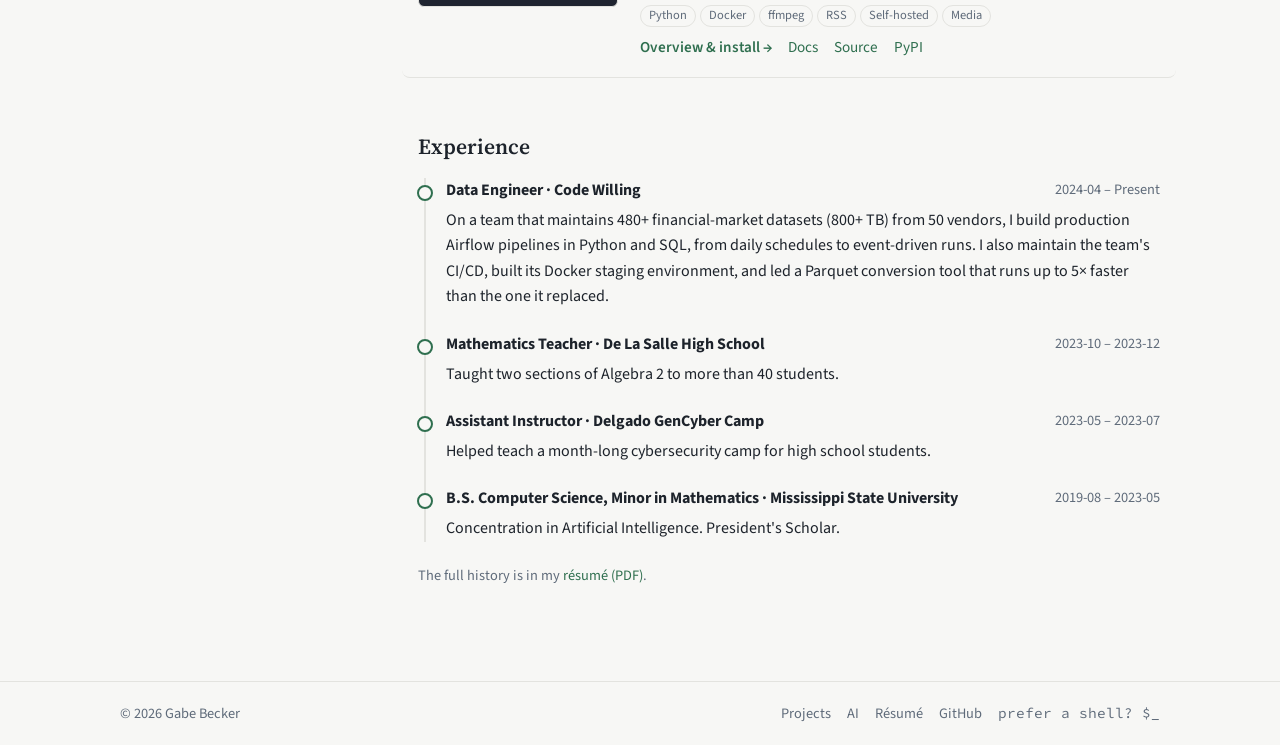
==== commit ad8b654a: "Remove GitHub avatar from favicon and navbar The profile picture now appears only on the home page. " ====
--- a/index.html
+++ b/index.html
@@ -12,7 +12,6 @@
 <meta property="og:url" content="https://gabebecker.com/">
 <meta property="og:image" content="https://avatars.githubusercontent.com/u/78775796?v=4">
 <meta name="twitter:card" content="summary">
-<link rel="icon" href="https://avatars.githubusercontent.com/u/78775796?v=4">
 <link rel="stylesheet" href="/assets/site.css">
 </head>
 <body>
--- a/assets/site.css
+++ b/assets/site.css
@@ -31,7 +31,6 @@
 .topbar { border-bottom:1px solid var(--line); background:var(--panel); }
 .topbar .in { max-width:var(--container); margin:0 auto; padding:12px 20px; display:flex; justify-content:space-between; align-items:center; gap:16px; }
 .brand { display:flex; align-items:center; gap:10px; color:var(--fg); font:600 1.1rem "Source Serif 4", Georgia, serif; white-space:nowrap; }
-.brand img { width:28px; height:28px; border-radius:50%; }
 .brand:hover { text-decoration:none; }
 .topbar nav { display:flex; gap:22px; white-space:nowrap; }
 .topbar nav a { color:var(--muted); }
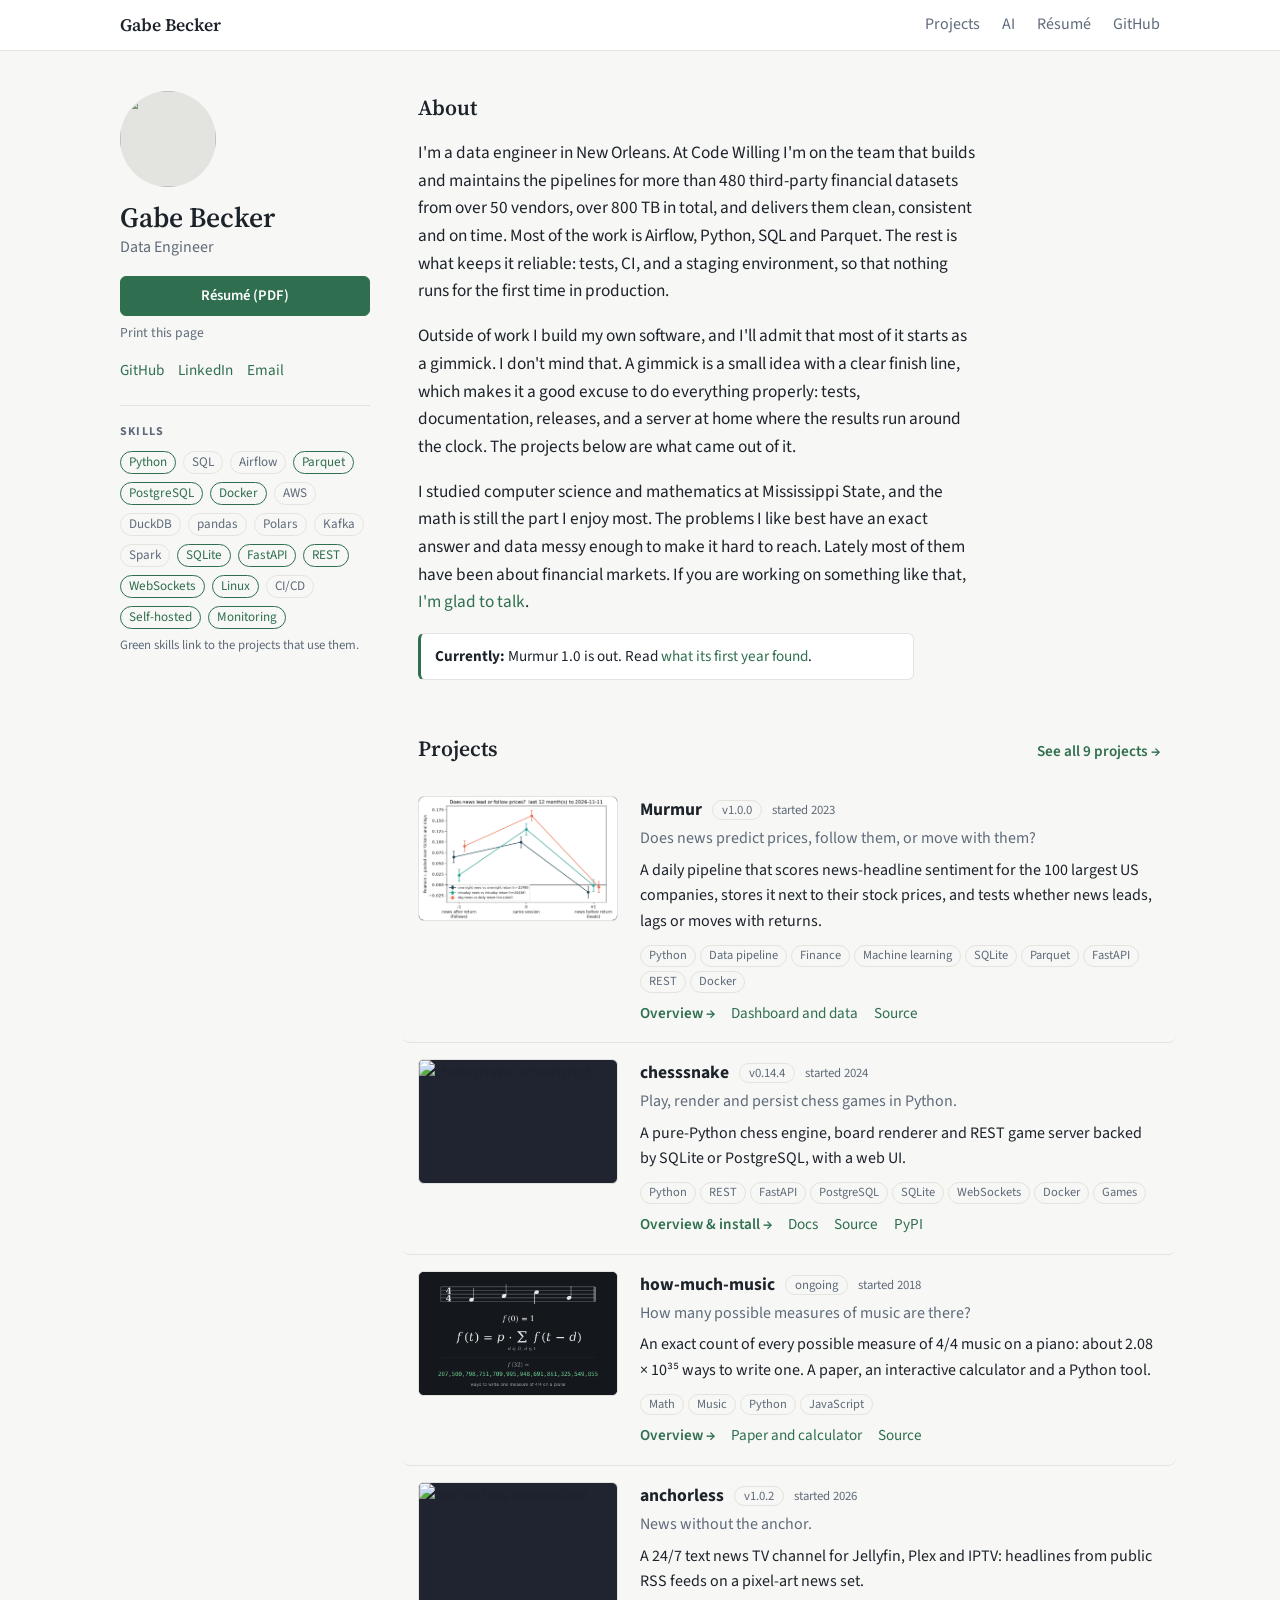
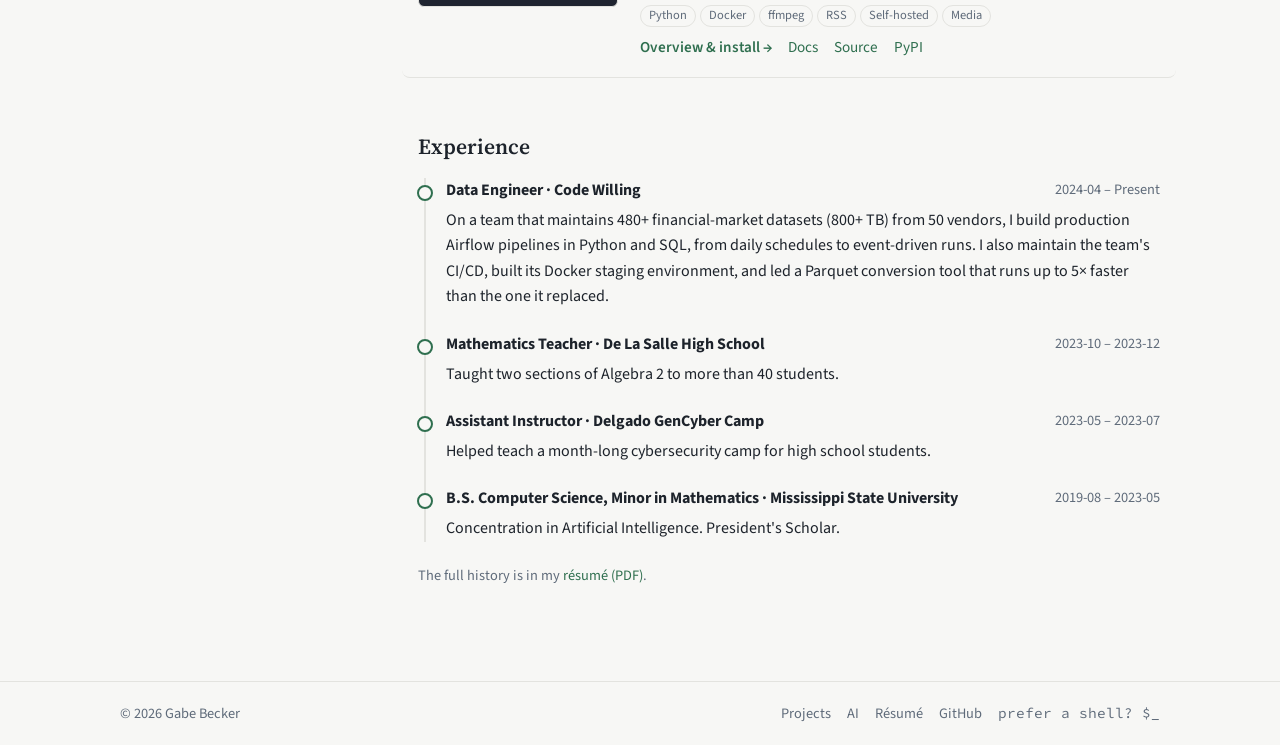
==== commit 7b5d5fa1: "update about me paragraph" ====
--- a/index.html
+++ b/index.html
@@ -58,7 +58,7 @@
     <section id="about">
       <h2 class="section-h">About</h2>
       <!-- The terminal shows every <p class="lead"> in this section, as plain text. -->
-      <p class="lead">I'm a data engineer in New Orleans. At Code Willing I'm on the team that builds and maintains the pipelines for more than 480 third-party financial datasets from 50 vendors, over 800 TB in total, and delivers them clean, consistent and on time. Most of the work is Airflow, Python, SQL and Parquet. The rest is what keeps it reliable: tests, CI, and a staging environment, so that nothing runs for the first time in production.</p>
+      <p class="lead">I'm a data engineer in New Orleans. At Code Willing I'm on the team that builds and maintains the pipelines for more than 480 third-party financial datasets from over 50 vendors, over 800 TB in total, and delivers them clean, consistent and on time. Most of the work is Airflow, Python, SQL and Parquet. The rest is what keeps it reliable: tests, CI, and a staging environment, so that nothing runs for the first time in production.</p>
       <p class="lead">Outside of work I build my own software, and I'll admit that most of it starts as a gimmick. I don't mind that. A gimmick is a small idea with a clear finish line, which makes it a good excuse to do everything properly: tests, documentation, releases, and a server at home where the results run around the clock. The projects below are what came out of it.</p>
       <p class="lead">I studied computer science and mathematics at Mississippi State, and the math is still the part I enjoy most. The problems I like best have an exact answer and data messy enough to make it hard to reach. Lately most of them have been about financial markets. If you are working on something like that, <a href="mailto:gabebecker2048@gmail.com">I'm glad to talk</a>.</p>
       <div class="now" id="now"><b>Currently:</b> Murmur 1.0 is out. Read <a href="https://murmur.gabebecker.com/findings">what its first year found</a>.</div>
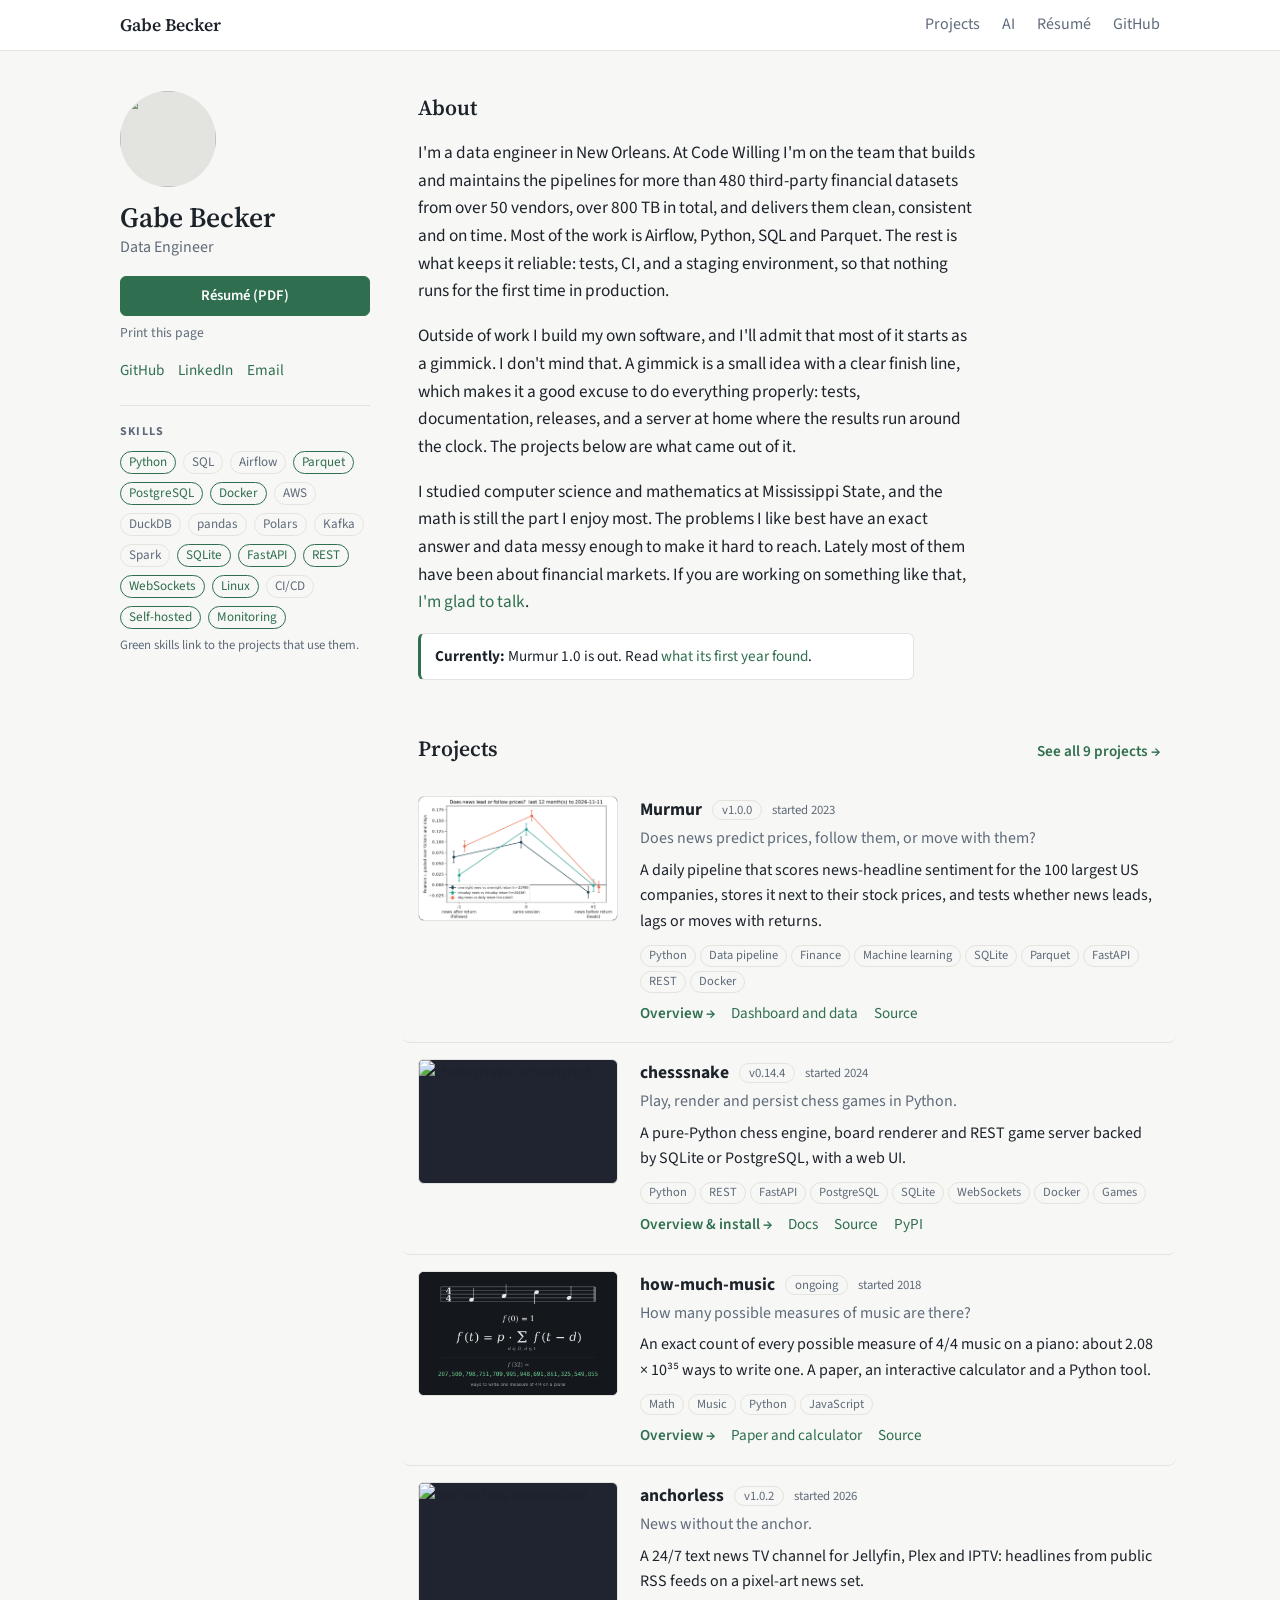
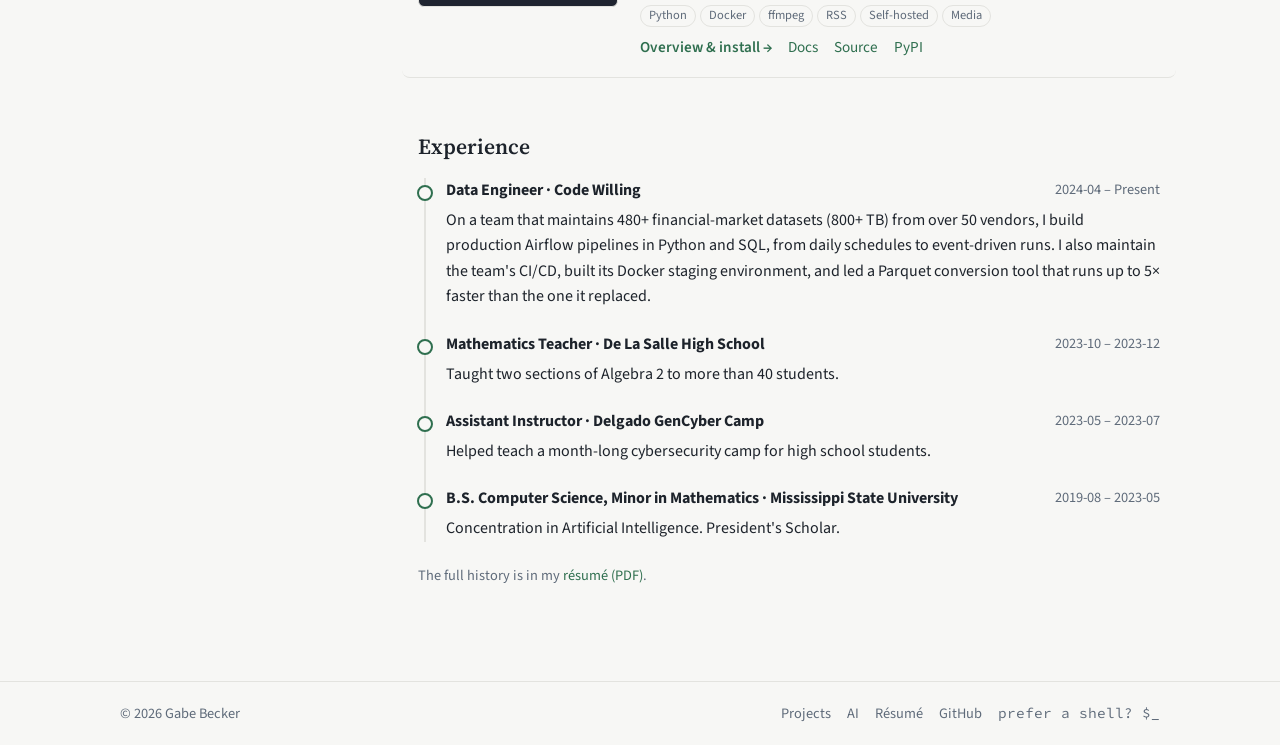
==== commit ad62e412: "update wording" ====
--- a/index.html
+++ b/index.html
@@ -76,7 +76,7 @@
       <div class="xp">
         <div class="job">
           <div class="head"><b><span class="job-title">Data Engineer</span> · <span class="org">Code Willing</span></b><span class="when"><span class="start">2024-04</span> – <span class="end">Present</span></span></div>
-          <p>On a team that maintains 480+ financial-market datasets (800+ TB) from 50 vendors, I build production Airflow pipelines in Python and SQL, from daily schedules to event-driven runs. I also maintain the team's CI/CD, built its Docker staging environment, and led a Parquet conversion tool that runs up to 5× faster than the one it replaced.</p>
+          <p>On a team that maintains 480+ financial-market datasets (800+ TB) from over 50 vendors, I build production Airflow pipelines in Python and SQL, from daily schedules to event-driven runs. I also maintain the team's CI/CD, built its Docker staging environment, and led a Parquet conversion tool that runs up to 5× faster than the one it replaced.</p>
         </div>
         <div class="job">
           <div class="head"><b><span class="job-title">Mathematics Teacher</span> · <span class="org">De La Salle High School</span></b><span class="when"><span class="start">2023-10</span> – <span class="end">2023-12</span></span></div>
